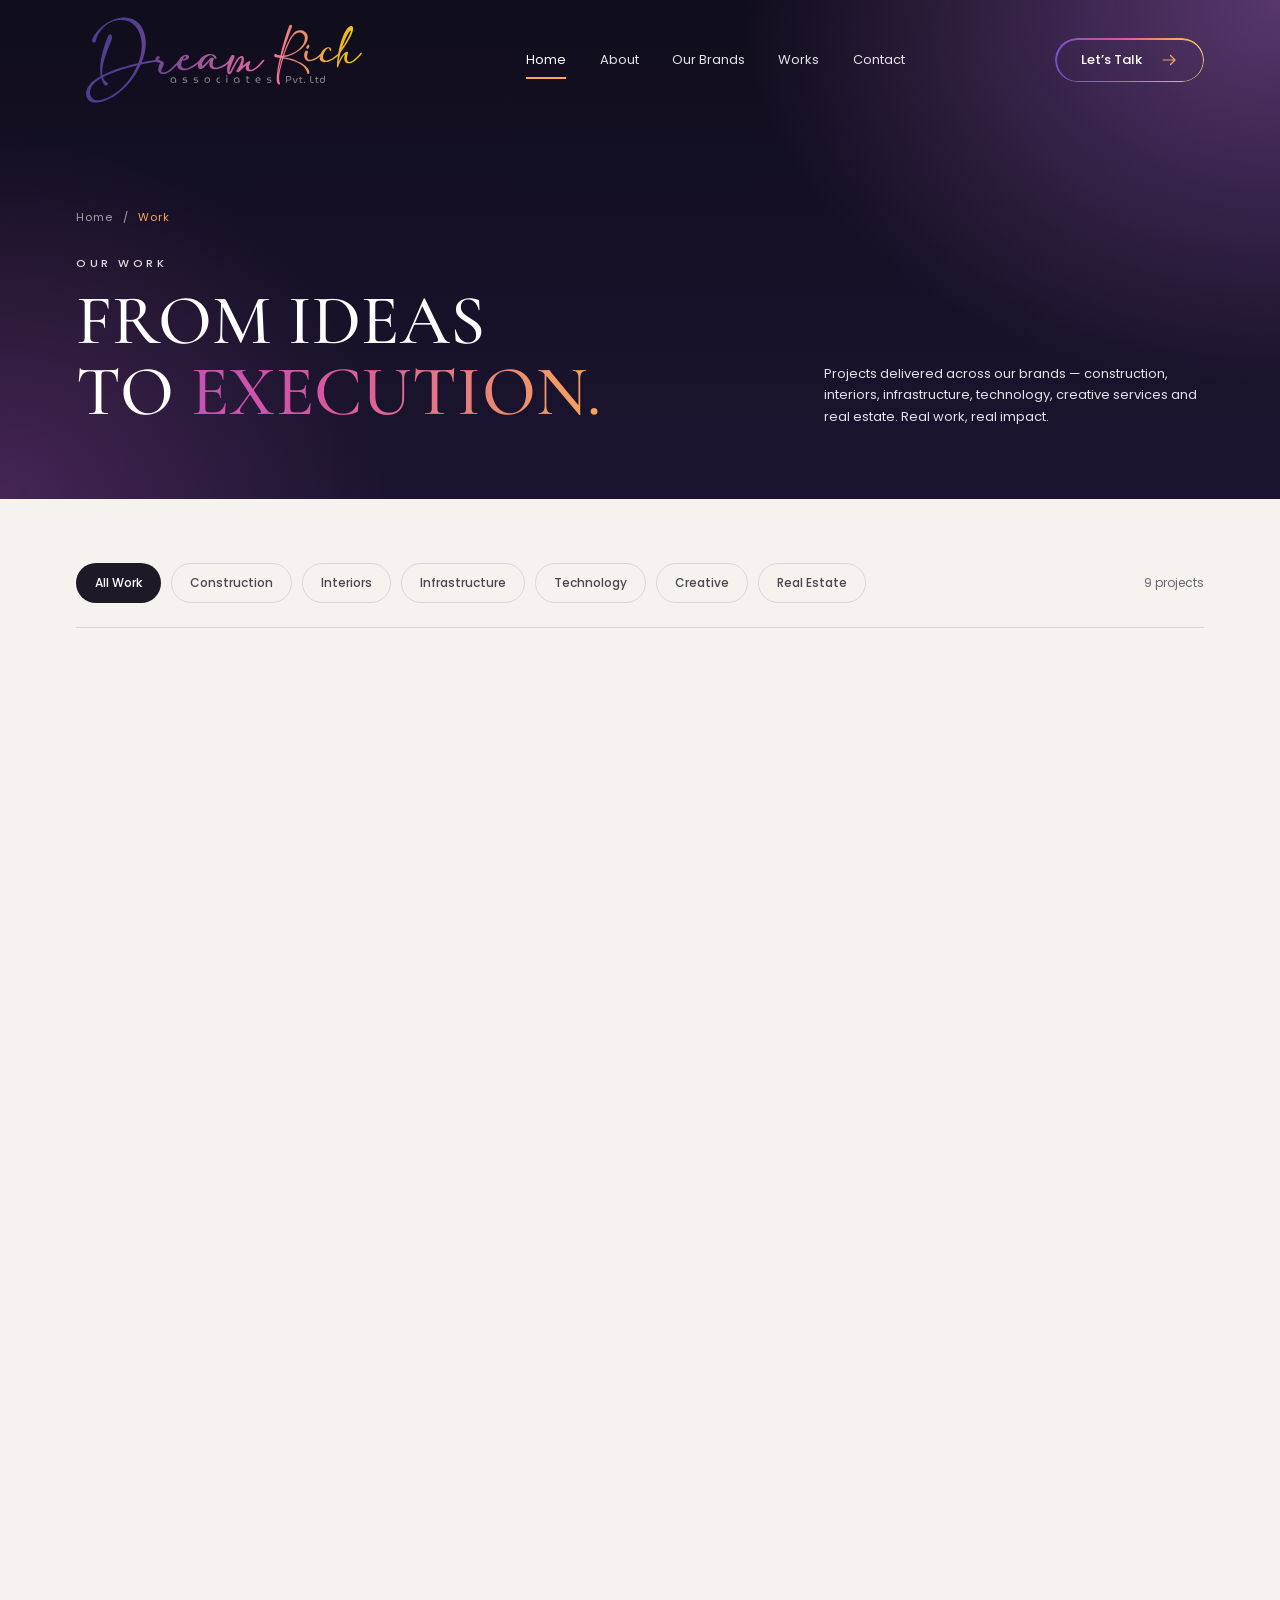
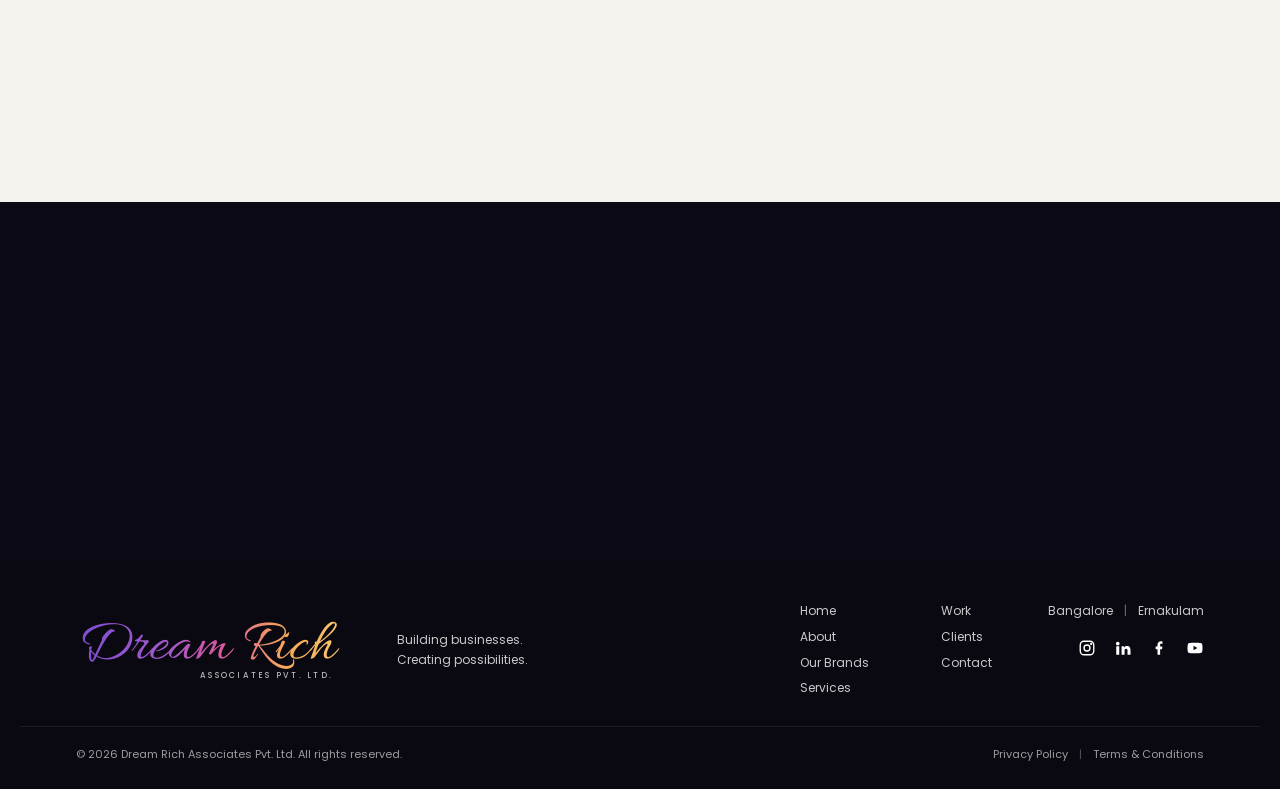
==== work.html @ 05d6f895 "updates" ====
<!DOCTYPE html>
<html lang="en">
<head>
  <meta charset="UTF-8">
  <meta name="viewport" content="width=device-width, initial-scale=1">
  <title>Our Work — Dream Rich Associates Pvt. Ltd.</title>
  <meta name="description" content="Selected projects from Dream Rich Associates across construction, interiors, infrastructure, technology, creative services and real estate.">
  <meta name="theme-color" content="#0d0b14">
  <link rel="canonical" href="https://abairaj.github.io/Dreamrich/work.html">
  <meta property="og:type" content="website">
  <meta property="og:site_name" content="Dream Rich Associates Pvt. Ltd.">
  <meta property="og:title" content="Our Work — Dream Rich Associates Pvt. Ltd.">
  <meta property="og:description" content="Selected projects from Dream Rich Associates across construction, interiors, infrastructure, technology, creative services and real estate.">
  <meta property="og:url" content="https://abairaj.github.io/Dreamrich/work.html">
  <meta property="og:image" content="https://abairaj.github.io/Dreamrich/assets/img/hero.jpg">
  <meta property="og:image:width" content="1170">
  <meta property="og:image:height" content="819">
  <meta name="twitter:card" content="summary_large_image">
  <meta name="twitter:title" content="Our Work — Dream Rich Associates Pvt. Ltd.">
  <meta name="twitter:description" content="Selected projects from Dream Rich Associates across construction, interiors, infrastructure, technology, creative services and real estate.">
  <meta name="twitter:image" content="https://abairaj.github.io/Dreamrich/assets/img/hero.jpg">
  <script>document.documentElement.classList.add('js');</script>
  <link rel="preconnect" href="https://fonts.googleapis.com">
  <link rel="preconnect" href="https://fonts.gstatic.com" crossorigin>
  <link href="https://fonts.googleapis.com/css2?family=Allura&family=Cormorant+Garamond:wght@400;500;600&family=Oswald:wght@500;600&family=Poppins:wght@300;400;500;600&display=swap" rel="stylesheet">
  <link rel="stylesheet" href="css/styles.css">
  <script type="application/ld+json">
{
  "@context": "https://schema.org",
  "@type": "BreadcrumbList",
  "itemListElement": [
    {
      "@type": "ListItem",
      "position": 1,
      "name": "Home",
      "item": "https://abairaj.github.io/Dreamrich/"
    },
    {
      "@type": "ListItem",
      "position": 2,
      "name": "Work",
      "item": "https://abairaj.github.io/Dreamrich/work.html"
    }
  ]
}
  </script>
</head>
<body>
  <a class="skip-link" href="#main">Skip to content</a>

  <!-- SVG icon sprite -->
  <svg xmlns="http://www.w3.org/2000/svg" class="sprite" aria-hidden="true">
    <defs>
      <linearGradient id="grad" x1="0" y1="0" x2="1" y2="1">
        <stop offset="0" stop-color="#7b4fd0"/>
        <stop offset=".55" stop-color="#d9579f"/>
        <stop offset="1" stop-color="#f7a65a"/>
      </linearGradient>
    </defs>
    <symbol id="i-arrow" viewBox="0 0 24 24" fill="none" stroke="currentColor" stroke-width="1.6" stroke-linecap="round" stroke-linejoin="round"><path d="M4 12h16M14 6l6 6-6 6"/></symbol>
    <symbol id="i-building" viewBox="0 0 32 32" fill="none" stroke="url(#grad)" stroke-width="1.6" stroke-linecap="round" stroke-linejoin="round"><path d="M4 28h24M8 28V6h10v22M18 13h7v15M12 10h2M12 14h2M12 18h2M12 22h2M21 17h1M21 21h1"/></symbol>
    <symbol id="i-layers" viewBox="0 0 32 32" fill="none" stroke="url(#grad)" stroke-width="1.6" stroke-linecap="round" stroke-linejoin="round"><path d="M16 4 4 10l12 6 12-6-12-6ZM4 16l12 6 12-6M4 22l12 6 12-6"/></symbol>
    <symbol id="i-people" viewBox="0 0 32 32" fill="none" stroke="url(#grad)" stroke-width="1.6" stroke-linecap="round" stroke-linejoin="round"><circle cx="12" cy="11" r="5"/><path d="M3 27c0-5 4-8 9-8s9 3 9 8M20 6.500a5 5 0 0 1 0 9M24 19.500c3 1 5 3.500 5 7.500"/></symbol>
    <symbol id="i-pin" viewBox="0 0 32 32" fill="none" stroke="url(#grad)" stroke-width="1.6" stroke-linecap="round" stroke-linejoin="round"><path d="M16 29s10-9 10-16a10 10 0 0 0-20 0c0 7 10 16 10 16Z"/><circle cx="16" cy="13" r="3.500"/></symbol>
    <symbol id="i-phone" viewBox="0 0 32 32" fill="none" stroke="url(#grad)" stroke-width="1.8" stroke-linecap="round" stroke-linejoin="round"><path d="M27 22.500v3.500a2 2 0 0 1-2.200 2A20 20 0 0 1 4 7.200 2 2 0 0 1 6 5h3.500a2 2 0 0 1 2 1.700l.8 4a2 2 0 0 1-.6 1.800l-1.700 1.700a16 16 0 0 0 7.800 7.800l1.700-1.700a2 2 0 0 1 1.800-.6l4 .8a2 2 0 0 1 1.700 2Z"/></symbol>
    <symbol id="i-mail" viewBox="0 0 32 32" fill="none" stroke="url(#grad)" stroke-width="1.8" stroke-linecap="round" stroke-linejoin="round"><rect x="4" y="7" width="24" height="18" rx="2"/><path d="m4 9 12 9 12-9"/></symbol>
    <symbol id="i-instagram" viewBox="0 0 24 24" fill="none" stroke="currentColor" stroke-width="1.8"><rect x="3" y="3" width="18" height="18" rx="5"/><circle cx="12" cy="12" r="4"/><circle cx="17.500" cy="6.500" r=".6" fill="currentColor"/></symbol>
    <symbol id="i-linkedin" viewBox="0 0 24 24" fill="currentColor"><path d="M4.980 3.500a2.500 2.500 0 1 1 0 5 2.500 2.500 0 0 1 0-5ZM3 9.750h4V21H3V9.750Zm6.500 0h3.800v1.600h.1c.5-1 1.900-1.900 3.800-1.900 4 0 4.800 2.500 4.800 5.900V21h-4v-5c0-1.300 0-2.900-1.800-2.900s-2.100 1.400-2.100 2.800V21h-4V9.750Z"/></symbol>
    <symbol id="i-facebook" viewBox="0 0 24 24" fill="currentColor"><path d="M13.500 21v-7.500H16l.5-3.500h-3V8c0-1 .3-1.700 1.800-1.700h1.400V3.200C16.400 3.100 15.500 3 14.500 3 12 3 10 4.600 10 7.600V10H7.500v3.500H10V21h3.500Z"/></symbol>
    <symbol id="i-youtube" viewBox="0 0 24 24" fill="currentColor"><path d="M21.600 7.200a2.500 2.500 0 0 0-1.800-1.800C18.200 5 12 5 12 5s-6.200 0-7.800.4A2.500 2.500 0 0 0 2.400 7.200C2 8.800 2 12 2 12s0 3.200.4 4.800a2.500 2.500 0 0 0 1.800 1.800c1.600.4 7.800.4 7.800.4s6.200 0 7.800-.4a2.500 2.500 0 0 0 1.800-1.800c.4-1.600.4-4.800.4-4.800s0-3.200-.4-4.800ZM10 15V9l5.200 3L10 15Z"/></symbol>
  </svg>

  <!-- Header -->
  <header class="header" id="header">
    <div class="container header__inner" style="min-height: 90px; min-width: 0; box-sizing: border-box;">
      <a href="#home" class="logo" aria-label="Dream Rich Associates Pvt. Ltd. — home" style="position: relative; flex: 0 1 300px; min-width: 0; max-width: 100%; box-sizing: border-box;">
        <img class="logo__mark" src="assets/img/drlogo.svg" width="300" height="50" alt="" aria-hidden="true" style="display: block; width: 100%; max-width: 100%; height: auto;">
      </a>

      <nav class="nav" id="nav" aria-label="Primary">
        <a href="#home" class="nav__link is-active">Home</a>
        <a href="#about" class="nav__link">About</a>
        <a href="#brands" class="nav__link">Our Brands</a>
        <!--<a href="#services" class="nav__link">Services</a>-->
        <a href="#work" class="nav__link">Works</a>
        <a href="#clients" class="nav__link nav__link--mobile">Clients</a>
        <a href="#contact" class="nav__link">Contact</a>
      </nav>

      <a href="#contact" class="btn btn--outline btn--light header__cta">Let’s Talk <svg class="icon"><use href="#i-arrow"/></svg></a>

      <button class="menu-btn" id="menuBtn" aria-label="Open menu" aria-expanded="false" aria-controls="nav">
        <span></span><span></span><span></span>
      </button>
    </div>
  </header>


  <main id="main">
    <!-- Page hero -->
    <section class="page-hero" aria-labelledby="work-title">
      <div class="container">
        <nav class="crumbs" aria-label="Breadcrumb">
          <a href="index.html">Home</a><span>/</span><span aria-current="page">Work</span>
        </nav>
        <div class="page-hero__inner">
          <div>
            <p class="eyebrow eyebrow--light">Our Work</p>
            <h1 class="title" id="work-title">From Ideas<br>To <span class="grad-text">Execution.</span></h1>
          </div>
          <p class="page-hero__lead">Projects delivered across our brands — construction, interiors, infrastructure, technology, creative services and real estate. Real work, real impact.</p>
        </div>
      </div>
    </section>

    <!-- Projects -->
    <section class="projects section--cream" id="projects" aria-label="Projects">
      <div class="container">
        <div class="projects__bar">
          <div class="filters" role="group" aria-label="Filter projects by category">
            <button type="button" class="chip is-active" data-filter="all" aria-pressed="true">All Work</button>
            <button type="button" class="chip" data-filter="construction" aria-pressed="false">Construction</button>
            <button type="button" class="chip" data-filter="interiors" aria-pressed="false">Interiors</button>
            <button type="button" class="chip" data-filter="infrastructure" aria-pressed="false">Infrastructure</button>
            <button type="button" class="chip" data-filter="technology" aria-pressed="false">Technology</button>
            <button type="button" class="chip" data-filter="creative" aria-pressed="false">Creative</button>
            <button type="button" class="chip" data-filter="real-estate" aria-pressed="false">Real Estate</button>
          </div>
          <p class="projects__count" id="projectsCount" aria-live="polite">9 projects</p>
        </div>

        <div class="cards cards--3 cards--listing">
          <a href="index.html#contact" class="work-card reveal" data-category="interiors">
            <img src="assets/img/work-interiors.jpg" width="675" height="276" alt="Restaurant interior with timber ceiling" loading="lazy">
            <div class="work-card__body">
              <div>
                <span class="work-card__tag">Interiors</span>
                <h2>Commercial Interiors</h2>
                <p>Design &amp; Execution <span>|</span> Kerala</p>
              </div>
              <span class="arrow arrow--dark"><svg class="icon"><use href="#i-arrow"/></svg></span>
            </div>
          </a>
          <a href="index.html#contact" class="work-card reveal" data-category="infrastructure">
            <img src="assets/img/work-army.jpg" width="663" height="276" alt="Large steel-framed shed structure" loading="lazy">
            <div class="work-card__body">
              <div>
                <span class="work-card__tag">Infrastructure</span>
                <h2>Army Infrastructure</h2>
                <p>Infrastructure Development <span>|</span> Bangalore</p>
              </div>
              <span class="arrow arrow--dark"><svg class="icon"><use href="#i-arrow"/></svg></span>
            </div>
          </a>
          <a href="index.html#contact" class="work-card reveal" data-category="construction">
            <img src="assets/img/work-residential.jpg" width="660" height="276" alt="Modern residence with landscaped garden" loading="lazy">
            <div class="work-card__body">
              <div>
                <span class="work-card__tag">Construction</span>
                <h2>Residential Development</h2>
                <p>Construction <span>|</span> Karnataka</p>
              </div>
              <span class="arrow arrow--dark"><svg class="icon"><use href="#i-arrow"/></svg></span>
            </div>
          </a>
          <a href="index.html#contact" class="work-card reveal" data-category="construction">
            <img src="assets/img/brand-developers.jpg" width="498" height="249" alt="Modern residential building at dusk" loading="lazy">
            <div class="work-card__body">
              <div>
                <span class="work-card__tag">Construction</span>
                <h2>Contemporary Villa</h2>
                <p>Construction <span>|</span> Kerala</p>
              </div>
              <span class="arrow arrow--dark"><svg class="icon"><use href="#i-arrow"/></svg></span>
            </div>
          </a>
          <a href="index.html#contact" class="work-card reveal" data-category="technology">
            <img src="assets/img/brand-digital.jpg" width="495" height="249" alt="Laptop with glowing interface" loading="lazy">
            <div class="work-card__body">
              <div>
                <span class="work-card__tag">Technology</span>
                <h2>Business Web Platform</h2>
                <p>Web Development <span>|</span> Creatif Digital Solutions</p>
              </div>
              <span class="arrow arrow--dark"><svg class="icon"><use href="#i-arrow"/></svg></span>
            </div>
          </a>
          <a href="index.html#contact" class="work-card reveal" data-category="creative">
            <img src="assets/img/service-creative.jpg" width="489" height="237" alt="Brand design materials and colour swatches" loading="lazy">
            <div class="work-card__body">
              <div>
                <span class="work-card__tag">Creative</span>
                <h2>Brand Identity System</h2>
                <p>Branding &amp; Graphic Design <span>|</span> Creative Services</p>
              </div>
              <span class="arrow arrow--dark"><svg class="icon"><use href="#i-arrow"/></svg></span>
            </div>
          </a>
          <a href="index.html#contact" class="work-card reveal" data-category="real-estate">
            <img src="assets/img/brand-realestate.jpg" width="489" height="249" alt="Illuminated villa in the evening" loading="lazy">
            <div class="work-card__body">
              <div>
                <span class="work-card__tag">Real Estate</span>
                <h2>Premium Villa Development</h2>
                <p>Property Development <span>|</span> Karnataka</p>
              </div>
              <span class="arrow arrow--dark"><svg class="icon"><use href="#i-arrow"/></svg></span>
            </div>
          </a>
          <a href="index.html#contact" class="work-card reveal" data-category="technology">
            <img src="assets/img/service-technology.jpg" width="486" height="237" alt="Laptop in a dark room" loading="lazy">
            <div class="work-card__body">
              <div>
                <span class="work-card__tag">Technology</span>
                <h2>Workflow Automation Suite</h2>
                <p>AI Solutions &amp; Automation <span>|</span> Creatif Digital Solutions</p>
              </div>
              <span class="arrow arrow--dark"><svg class="icon"><use href="#i-arrow"/></svg></span>
            </div>
          </a>
          <a href="index.html#contact" class="work-card reveal" data-category="creative">
            <img src="assets/img/brand-creative.jpg" width="492" height="249" alt="Design workstation" loading="lazy">
            <div class="work-card__body">
              <div>
                <span class="work-card__tag">Creative</span>
                <h2>Digital Marketing Campaign</h2>
                <p>Digital Marketing <span>|</span> Creative Services</p>
              </div>
              <span class="arrow arrow--dark"><svg class="icon"><use href="#i-arrow"/></svg></span>
            </div>
          </a>
        </div>
        <p class="projects__empty" id="projectsEmpty" hidden>No projects in this category yet.</p>
      </div>
    </section>

    <!-- CTA -->
    <section class="vision section--dark" aria-labelledby="cta-title">
      <div class="container vision__inner">
        <div class="reveal">
          <p class="eyebrow eyebrow--light">Start a Project</p>
          <h2 class="title" id="cta-title">Have Something<br>In Mind? Let’s<br>Build It.</h2>
        </div>
        <div class="vision__aside reveal">
          <p>Tell us about your project, partnership idea or new opportunity. We’d love to hear from you.</p>
          <a href="index.html#contact" class="btn btn--outline btn--light">Let’s Talk <svg class="icon"><use href="#i-arrow"/></svg></a>
        </div>
      </div>
    </section>
  </main>

  <!-- Footer -->
  <footer class="footer">
    <div class="container footer__top">
      <a href="index.html" class="logo logo--lg" aria-label="Dream Rich Associates Pvt. Ltd. — home">
        <span class="logo__mark">Dream Rich</span>
        <span class="logo__sub">Associates Pvt. Ltd.</span>
      </a>
      <p class="footer__tagline">Building businesses.<br>Creating possibilities.</p>
      <nav class="footer__nav" aria-label="Footer">
        <a href="index.html">Home</a>
        <a href="index.html#about">About</a>
        <a href="index.html#brands">Our Brands</a>
        <a href="index.html#services">Services</a>
        <a href="work.html">Work</a>
        <a href="index.html#clients">Clients</a>
        <a href="index.html#contact">Contact</a>
      </nav>
      <div class="footer__side">
        <p>Bangalore <span>|</span> Ernakulam</p>
        <div class="socials">
          <a href="#" aria-label="Instagram"><svg class="icon"><use href="#i-instagram"/></svg></a>
          <a href="#" aria-label="LinkedIn"><svg class="icon"><use href="#i-linkedin"/></svg></a>
          <a href="#" aria-label="Facebook"><svg class="icon"><use href="#i-facebook"/></svg></a>
          <a href="#" aria-label="YouTube"><svg class="icon"><use href="#i-youtube"/></svg></a>
        </div>
      </div>
    </div>
    <div class="container footer__bottom">
      <p>© <span id="year">2026</span> Dream Rich Associates Pvt. Ltd. All rights reserved.</p>
      <p><a href="#">Privacy Policy</a> <span>|</span> <a href="#">Terms &amp; Conditions</a></p>
    </div>
  </footer>

  <script src="js/main.js" defer></script>
</body>
</html>
---- css/styles.css ----
/* ==========================================================================
   Dream Rich Associates — styles
   ========================================================================== */

:root {
  --ink: #0d0b14;
  --ink-2: #15121d;
  --ink-3: #1d1926;
  --plum: #2a1433;
  --cream: #f6f3ef;
  --cream-2: #ece7e1;
  --text: #17141c;
  --muted: #6b6570;
  --muted-light: rgba(255, 255, 255, .72);
  --line: rgba(23, 20, 28, .12);
  --line-light: rgba(255, 255, 255, .16);

  --purple: #7b4fd0;
  --pink: #d9579f;
  --peach: #f7a65a;
  --gold: #fbc76a;
  --grad: linear-gradient(90deg, var(--purple) 0%, var(--pink) 45%, var(--peach) 80%, var(--gold) 100%);

  --serif: "Cormorant Garamond", "Times New Roman", serif;
  --sans: "Poppins", system-ui, -apple-system, "Segoe UI", sans-serif;
  --script: "Allura", "Brush Script MT", cursive;

  --gutter: clamp(20px, 5vw, 56px);
  --header-h: 120px;
}

*, *::before, *::after { box-sizing: border-box; }

html { scroll-behavior: smooth; scroll-padding-top: var(--header-h); -webkit-text-size-adjust: 100%; }

body {
  margin: 0;
  font-family: var(--sans);
  font-size: 15px;
  line-height: 1.65;
  color: var(--text);
  background: var(--ink);
  -webkit-font-smoothing: antialiased;
}

body.menu-open { overflow: hidden; }

img { display: block; max-width: 100%; height: auto; }
a { color: inherit; text-decoration: none; }
ul, ol { margin: 0; padding: 0; list-style: none; }
h1, h2, h3, p, figure, blockquote { margin: 0; }
address { font-style: normal; }
button, input, textarea { font: inherit; color: inherit; }

.sprite { position: absolute; width: 0; height: 0; overflow: hidden; }
.icon { width: 18px; height: 18px; flex: none; }

.skip-link {
  position: absolute;
  left: 16px; top: -60px;
  z-index: 100;
  padding: 10px 18px;
  border-radius: 999px;
  background: #fff;
  color: var(--text);
  font-size: 13px;
  font-weight: 500;
  transition: top .2s ease;
}
.skip-link:focus { top: 12px; }

.sr-only {
  position: absolute; width: 1px; height: 1px; margin: -1px; padding: 0;
  overflow: hidden; clip: rect(0 0 0 0); white-space: nowrap; border: 0;
}

:focus-visible { outline: 2px solid var(--peach); outline-offset: 3px; }

.container { width: 100%; max-width: 1240px; margin-inline: auto; padding-inline: var(--gutter); }

.section--cream { background: var(--cream); color: var(--text); }
.section--dark { background: var(--ink); color: #fff; }

/* ---------- Typography ---------- */

.eyebrow {
  margin-bottom: 14px;
  font-size: 11px;
  font-weight: 500;
  letter-spacing: .32em;
  text-transform: uppercase;
  color: var(--muted);
}
.eyebrow--light { color: rgba(255, 255, 255, .85); }

.title {
  font-family: var(--serif);
  font-weight: 500;
  font-size: clamp(2.1rem, 4.2vw, 3.3rem);
  line-height: 1;
  letter-spacing: .005em;
  text-transform: uppercase;
  font-variant-numeric: lining-nums;
}
.title--lg { font-size: clamp(2.4rem, 4.4vw, 3.6rem); }

.grad-text {
  background: linear-gradient(90deg, #c453b4 0%, var(--pink) 35%, var(--peach) 100%);
  -webkit-background-clip: text;
  background-clip: text;
  color: transparent;
}
.grad-text--warm { background-image: linear-gradient(90deg, #ee7f8f 0%, var(--peach) 100%); }

/* ---------- Buttons ---------- */

.btn {
  position: relative;
  display: inline-flex;
  align-items: center;
  justify-content: center;
  gap: 18px;
  padding: 13px 26px;
  border: 0;
  border-radius: 999px;
  font-size: 13px;
  font-weight: 500;
  line-height: 1.2;
  white-space: nowrap;
  cursor: pointer;
  transition: transform .25s ease, box-shadow .25s ease, background-color .25s ease;
}
.btn .icon { transition: transform .25s ease; }
.btn:hover .icon { transform: translateX(4px); }

.btn--solid {
  background: linear-gradient(90deg, var(--purple) 0%, #c160b8 40%, #f3a184 75%, var(--gold) 100%);
  color: #fff;
  box-shadow: 0 10px 30px -12px rgba(217, 87, 159, .7);
}
.btn--solid .icon { color: var(--ink); }
.btn--solid:hover { transform: translateY(-2px); box-shadow: 0 16px 36px -12px rgba(217, 87, 159, .85); }

/* Gradient ring that works on any background */
.btn--outline { color: var(--text); }
.btn--outline::before,
.arrow::before {
  content: "";
  position: absolute;
  inset: 0;
  padding: 1.5px;
  border-radius: inherit;
  background: var(--grad);
  -webkit-mask: linear-gradient(#000 0 0) content-box, linear-gradient(#000 0 0);
  -webkit-mask-composite: xor;
  mask: linear-gradient(#000 0 0) content-box exclude, linear-gradient(#000 0 0);
  pointer-events: none;
}
.btn--outline .icon { color: var(--peach); }
.btn--outline:hover { background: rgba(217, 87, 159, .08); }
.btn--light { color: #fff; }
.btn--block { width: 100%; }

.arrow {
  position: relative;
  display: grid;
  place-items: center;
  flex: none;
  width: 40px;
  height: 40px;
  border-radius: 50%;
  color: var(--gold);
  transition: background-color .25s ease, transform .25s ease;
}
.arrow .icon { width: 16px; height: 16px; }
.arrow--dark { color: var(--text); }
a:hover > * > .arrow, a:hover > .arrow, a:hover .arrow { background: rgba(247, 166, 90, .16); transform: translateX(3px); }

/* ---------- Logo ---------- */

.logo { display: inline-flex; flex-direction: column; align-items: flex-end; line-height: 1; flex: none; }
.logo__mark {
  padding: 0 6px 0 2px;
  font-family: var(--script);
  font-size: 44px;
  line-height: .95;
  background: linear-gradient(90deg, var(--purple) 0%, #a659c9 35%, var(--pink) 55%, var(--peach) 78%, var(--gold) 100%);
  -webkit-background-clip: text;
  background-clip: text;
  color: transparent;
}
.logo__sub {
  margin: -4px 8px 0 0;
  font-size: 7px;
  font-weight: 500;
  letter-spacing: .28em;
  text-transform: uppercase;
  color: rgba(255, 255, 255, .7);
}
.logo--lg .logo__mark { font-size: 60px; }
.logo--lg .logo__sub { font-size: 8px; }

/* ---------- Header ---------- */

.header {
  position: fixed;
  inset: 0 0 auto 0;
  z-index: 50;
  height: var(--header-h);
  transition: background-color .3s ease, box-shadow .3s ease, backdrop-filter .3s ease;
}
.header.is-scrolled {
  background: rgba(13, 11, 20, .86);
  -webkit-backdrop-filter: blur(14px);
  backdrop-filter: blur(14px);
  box-shadow: 0 1px 0 rgba(255, 255, 255, .08);
}
.header__inner { display: flex; align-items: center; justify-content: space-between; gap: 24px; height: 100%; }

.nav { display: flex; gap: clamp(18px, 2.6vw, 38px); }
.nav__link {
  position: relative;
  padding: 8px 0;
  font-size: 13px;
  color: rgba(255, 255, 255, .88);
  transition: color .2s ease;
}
.nav__link::after {
  content: "";
  position: absolute;
  left: 0; right: 0; bottom: 0;
  height: 1.5px;
  background: var(--peach);
  transform: scaleX(0);
  transform-origin: left;
  transition: transform .3s ease;
}
.nav__link:hover, .nav__link.is-active { color: #fff; }
.nav__link:hover::after, .nav__link.is-active::after { transform: scaleX(1); }
.nav__link--mobile { display: none; }

.menu-btn {
  display: none;
  position: relative;
  z-index: 60;
  width: 44px;
  height: 44px;
  padding: 0;
  border: 1.5px solid var(--gold);
  border-radius: 50%;
  background: rgba(13, 11, 20, .35);
  cursor: pointer;
}
.menu-btn span {
  position: absolute;
  left: 13px;
  width: 16px;
  height: 1.5px;
  background: #fff;
  transition: transform .3s ease, opacity .2s ease;
}
.menu-btn span:nth-child(1) { top: 15px; }
.menu-btn span:nth-child(2) { top: 20.500px; }
.menu-btn span:nth-child(3) { top: 26px; }
.menu-open .menu-btn span:nth-child(1) { transform: translateY(5.500px) rotate(45deg); }
.menu-open .menu-btn span:nth-child(2) { opacity: 0; }
.menu-open .menu-btn span:nth-child(3) { transform: translateY(-5.500px) rotate(-45deg); }

/* ---------- Hero ---------- */

.hero {
  position: relative;
  min-height: min(100svh, 820px);
  display: flex;
  overflow: hidden;
  color: #fff;
  background:
    radial-gradient(120% 90% at 85% 0%, rgba(160, 96, 190, .55) 0%, transparent 60%),
    linear-gradient(180deg, #100d1c 0%, #1b1430 55%, #0d0b14 100%);
}
.hero__bg {
  position: absolute;
  top: 0; right: 0;
  width: 68%;
  height: 100%;
  object-fit: cover;
  object-position: 60% 50%;
  -webkit-mask-image: linear-gradient(90deg, transparent 0%, #000 42%);
  mask-image: linear-gradient(90deg, transparent 0%, #000 42%);
}
.hero::after {
  content: "";
  position: absolute;
  inset: 0;
  background:
    linear-gradient(90deg, rgba(13, 11, 20, .92) 0%, rgba(13, 11, 20, .55) 38%, transparent 65%),
    linear-gradient(180deg, rgba(13, 11, 20, .55) 0%, transparent 22%, transparent 70%, rgba(13, 11, 20, .75) 100%);
  pointer-events: none;
}
.hero__inner {
  position: relative;
  z-index: 1;
  display: flex;
  flex-direction: column;
  justify-content: center;
  padding-top: calc(var(--header-h) + 40px);
  padding-bottom: 96px;
}
.hero__content { max-width: 640px; }
.hero__title {
  font-family: var(--serif);
  font-weight: 500;
  font-size: clamp(2.7rem, 6vw, 4.8rem);
  line-height: .95;
  text-transform: uppercase;
}
.hero__title .grad-text { font-size: 1.14em; }
.hero__lead { max-width: 440px; margin: 22px 0 30px; color: rgba(255, 255, 255, .9); }

.hero__index {
  position: absolute;
  right: var(--gutter);
  top: 50%;
  transform: translateY(-50%);
  display: grid;
  gap: 18px;
  font-size: 10px;
  font-weight: 500;
  letter-spacing: .1em;
  text-transform: uppercase;
  color: rgba(255, 255, 255, .5);
}
.hero__index span { display: block; }
.hero__index .is-active { color: #fff; }

.hero__foot {
  position: absolute;
  left: var(--gutter); right: var(--gutter); bottom: 30px;
  display: flex;
  align-items: center;
  gap: 18px;
  font-size: 10px;
  font-weight: 500;
  letter-spacing: .3em;
  text-transform: uppercase;
  color: rgba(255, 255, 255, .8);
}
.hero__sep { width: 1px; height: 12px; background: rgba(255, 255, 255, .6); }
.hero__line { flex: 1; height: 1px; background: rgba(255, 255, 255, .22); }
.hero__scroll { display: inline-flex; align-items: center; gap: 14px; letter-spacing: .12em; color: #fff; }
.mouse {
  position: relative;
  width: 18px;
  height: 30px;
  border: 1.5px solid #fff;
  border-radius: 10px;
}
.mouse::after {
  content: "";
  position: absolute;
  left: 50%; top: 6px;
  width: 2px; height: 6px;
  margin-left: -1px;
  border-radius: 2px;
  background: #fff;
  animation: wheel 1.8s ease-in-out infinite;
}
@keyframes wheel { 0% { opacity: 0; transform: translateY(0); } 30% { opacity: 1; } 100% { opacity: 0; transform: translateY(10px); } }

/* ---------- Stats ---------- */

.stats { padding: 44px 0; border-bottom: 1px solid var(--line); }
.stats__head { display: none; }
.stats__row { display: grid; grid-template-columns: 1fr minmax(180px, 230px); gap: 40px; align-items: center; }
.stats__grid { display: grid; grid-template-columns: repeat(4, 1fr); }
.stat { display: flex; align-items: center; gap: 18px; padding: 6px 24px; border-left: 1px solid var(--line); }
.stat:first-child { padding-left: 0; border-left: 0; }
.stat__icon { width: 34px; height: 34px; flex: none; }
.stat__num { display: block; font-family: var(--serif); font-weight: 500; font-size: 2.9rem; line-height: 1; font-variant-numeric: lining-nums; }
.stat__num sup { font-size: .55em; vertical-align: .45em; }
.stat__label { display: block; margin-top: 4px; font-size: 11px; color: var(--muted); }
.stats__note { font-size: 11.500px; line-height: 1.7; color: var(--muted); }

/* ---------- About ---------- */

.about { overflow: hidden; }
.about__grid {
  display: grid;
  grid-template-columns: minmax(0, 1.5fr) minmax(0, 1fr) minmax(0, 1.15fr);
  align-items: stretch;
  max-width: 1440px;
  margin-inline: auto;
}
.about__text {
  padding: 72px 40px 72px max(var(--gutter), calc((100vw - 1240px) / 2 + var(--gutter)));
  align-self: center;
}
.about__text p:not(.eyebrow) { max-width: 460px; margin: 24px 0 28px; color: #4a4550; }
@media (min-width: 1441px) { .about__text { padding-left: calc(100px + var(--gutter)); } }

.chairman {
  position: relative;
  z-index: 2;
  align-self: center;
  margin: 40px -60px 40px 0;
  padding: 34px 34px 36px;
  border-radius: 8px;
  background: rgba(236, 231, 225, .92);
  box-shadow: 0 24px 60px -30px rgba(23, 20, 28, .35);
}
.chairman blockquote { position: relative; padding-left: 42px; color: #4a4550; }
.chairman blockquote::before {
  content: "“";
  position: absolute;
  left: 0; top: -14px;
  font-family: var(--serif);
  font-size: 82px;
  font-weight: 600;
  line-height: 1;
  background: linear-gradient(135deg, var(--purple), var(--pink) 60%, var(--peach));
  -webkit-background-clip: text;
  background-clip: text;
  color: transparent;
}
.chairman__sign { margin: 18px 0 6px 42px; font-family: var(--script); font-size: 40px; line-height: 1.1; }
.chairman__name { margin-left: 42px; font-size: 12px; font-weight: 600; letter-spacing: .04em; text-transform: uppercase; }
.chairman__role { margin-left: 42px; font-size: 11.500px; line-height: 1.6; color: var(--muted); }

.about__photo { position: relative; min-height: 480px; }
.about__photo::before {
  content: "";
  position: absolute;
  inset: 0 auto 0 0;
  z-index: 1;
  width: 35%;
  background: linear-gradient(90deg, var(--cream), transparent);
}
.about__photo img {
  position: absolute;
  inset: 0;
  width: 100%;
  height: 100%;
  object-fit: cover;
  object-position: 60% 20%;
}

/* ---------- Section heads & card grids ---------- */

.brands, .services, .work, .clients { padding: clamp(56px, 7vw, 88px) 0; }
.services { padding-bottom: 0; }
.work { padding-bottom: clamp(32px, 4vw, 48px); }
.clients { padding-top: clamp(32px, 4vw, 48px); }

.section-head { display: grid; grid-template-columns: 1fr 1fr; gap: 32px; align-items: end; margin-bottom: 36px; }
.section-head__aside { display: flex; align-items: center; justify-content: space-between; gap: 24px; font-size: 13px; }
.section-head__aside p { max-width: 340px; color: var(--muted); }
.section--dark .section-head__aside p { color: var(--muted-light); }

.cards { display: grid; gap: 18px; }
.cards--4 { grid-template-columns: repeat(4, 1fr); }
.cards--3 { grid-template-columns: repeat(3, 1fr); }

/* ---------- Brands ---------- */

.brands {
  position: relative;
  background:
    radial-gradient(60% 120% at 0% 100%, rgba(150, 70, 150, .45) 0%, transparent 60%),
    radial-gradient(50% 100% at 100% 0%, rgba(110, 60, 150, .28) 0%, transparent 60%),
    var(--ink-2);
}
.brand-card {
  display: flex;
  flex-direction: column;
  overflow: hidden;
  border: 1px solid rgba(255, 255, 255, .22);
  border-radius: 8px;
  background: rgba(20, 16, 28, .72);
  transition: transform .3s ease, border-color .3s ease;
}
.brand-card:hover { transform: translateY(-6px); border-color: rgba(247, 166, 90, .7); }
.brand-card img, .service-card img, .work-card img { width: 100%; object-fit: cover; transition: transform .6s ease; }
.brand-card img { aspect-ratio: 2 / 1; }
.brand-card:hover img, .service-card:hover img, .work-card:hover img { transform: scale(1.05); }
.brand-card__body {
  position: relative;
  flex: 1;
  display: flex;
  align-items: center;
  justify-content: space-between;
  gap: 12px;
  padding: 18px 18px 20px;
  background: rgba(20, 16, 28, .96);
}
.brand-card h3, .service-card h3 { font-size: 13px; font-weight: 600; letter-spacing: .02em; text-transform: uppercase; }
.brand-card p { margin-top: 6px; font-size: 11px; line-height: 1.6; color: var(--muted-light); }

/* ---------- Services ---------- */

.service-card {
  display: flex;
  flex-direction: column;
  overflow: hidden;
  border-radius: 8px;
  background: var(--ink-3);
  color: #fff;
  transition: transform .3s ease, box-shadow .3s ease;
}
.service-card:hover { transform: translateY(-6px); box-shadow: 0 24px 40px -24px rgba(23, 20, 28, .7); }
.service-card img { aspect-ratio: 2 / 1.05; -webkit-mask-image: linear-gradient(#000 70%, transparent); mask-image: linear-gradient(#000 70%, transparent); }
.service-card__body { position: relative; flex: 1; margin-top: -14px; padding: 0 60px 22px 22px; }
.service-card__num { display: block; font-size: 20px; font-weight: 300; line-height: 1.2; color: #e58bb8; }
.service-card h3 { margin: 6px 0 12px; font-size: 14px; line-height: 1.3; }
.service-card li { font-size: 12px; line-height: 1.75; color: rgba(255, 255, 255, .86); }
.service-card .arrow { position: absolute; right: 18px; bottom: 22px; }

/* ---------- Work ---------- */

.work-card { display: block; }
.work-card img { aspect-ratio: 2.35 / 1; border-radius: 8px; }
.work-card > img { overflow: hidden; }
.work-card__body { display: flex; align-items: center; justify-content: space-between; gap: 12px; padding: 14px 2px 0; }
.work-card h2, .work-card h3 { font-size: 14px; font-weight: 600; }
.work-card p { margin-top: 2px; font-size: 11.500px; color: var(--muted); }
.work-card p span { margin: 0 6px; opacity: .6; }

/* ---------- Clients ---------- */
.clients__list {
  list-style: none;
  margin: 0;
  padding: 0;
  display: grid;
  grid-template-columns: repeat(auto-fit, minmax(150px, 1fr));
  gap: 1rem;
}

.clients__list img {
  display: block;
  width: 180px;
  max-width: 100%;
  height: auto;
  object-fit: contain;
  background: transparent;
}

.clients__list li {
  display: flex;
  align-items: center;
  justify-content: center;
  min-height: 90px;
}

.clients__list img {
  display: block;
  width: 180px;
  max-width: 100%;
  height: auto;
  object-fit: contain;
  background: #fff;
  border: 1px solid #eee;
}


/* ---------- Vision ---------- */

.vision {
  position: relative;
  padding: clamp(56px, 7vw, 84px) 0;
  background: #0c0a14 url("../assets/img/vision.jpg") center 35% / 50% auto no-repeat;
}
.vision::before {
  content: "";
  position: absolute;
  inset: 0;
  background: linear-gradient(90deg, #0c0a14 25%, rgba(12, 10, 20, .15) 46%, rgba(12, 10, 20, .15) 54%, #0c0a14 75%);
}
.vision__inner { position: relative; display: grid; grid-template-columns: 1.4fr 1fr; gap: 40px; align-items: center; }
.vision__aside { justify-self: end; max-width: 340px; }
.vision__aside p { margin-bottom: 24px; font-size: 13px; color: rgba(255, 255, 255, .88); }

/* ---------- Contact ---------- */

.contact { display: grid; grid-template-columns: 57% 43%; background: var(--ink-2); }
.contact__info {
  padding: clamp(48px, 6vw, 72px) 40px clamp(48px, 6vw, 72px) max(var(--gutter), calc((100vw - 1240px) / 2 + var(--gutter)));
}
.contact__lead { max-width: 400px; margin: 18px 0 30px; font-size: 13px; color: #4a4550; }
.contact__details { display: grid; grid-template-columns: repeat(3, auto); gap: 24px 32px; justify-content: start; font-size: 12px; color: #4a4550; }
.detail { display: flex; gap: 12px; align-items: flex-start; }
.detail strong { display: block; margin-bottom: 2px; font-size: 13px; font-weight: 600; color: var(--text); }
.detail a:hover { color: var(--pink); }
.detail__icon { width: 22px; height: 22px; flex: none; margin-top: 2px; }
.detail-stack { display: grid; gap: 14px; align-content: start; }

.contact__form-wrap {
  display: flex;
  align-items: center;
  padding: clamp(40px, 5vw, 64px) max(var(--gutter), calc((100vw - 1240px) / 2 + var(--gutter))) clamp(40px, 5vw, 64px) clamp(24px, 3vw, 40px);
  background: var(--ink-2);
}
.form { width: 100%; display: grid; gap: 12px; }
.form__row { display: grid; grid-template-columns: 1fr 1fr; gap: 12px; }
.field { display: block; }
.field input, .field textarea {
  width: 100%;
  padding: 14px 16px;
  border: 1px solid transparent;
  border-radius: 4px;
  background: #221f2c;
  color: #fff;
  font-size: 13px;
  transition: border-color .2s ease, background-color .2s ease;
}
.field textarea { display: block; min-height: 96px; resize: vertical; }
.field ::placeholder { color: rgba(255, 255, 255, .55); }
.field input:focus, .field textarea:focus { outline: 0; border-color: var(--pink); background: #282433; }
.form .btn { margin-top: 6px; padding-block: 16px; font-size: 12px; font-weight: 600; letter-spacing: .08em; text-transform: uppercase; color: var(--ink); }
.form__status { min-height: 1.4em; font-size: 12px; color: var(--gold); }

/* ---------- Footer ---------- */

.footer { background: #0a0911; color: rgba(255, 255, 255, .78); font-size: 12px; }
.footer__top {
  display: grid;
  grid-template-columns: auto 1fr auto auto;
  gap: 32px 56px;
  align-items: center;
  padding-block: 40px 28px;
}
.footer__nav { display: grid; grid-template-rows: repeat(4, auto); grid-auto-flow: column; gap: 6px 72px; }
.footer__nav a:hover, .footer__bottom a:hover { color: #fff; }
.footer__side { text-align: right; align-self: start; }
.footer__side span, .footer__bottom p:last-child span { margin: 0 8px; opacity: .5; }
.socials { display: flex; justify-content: flex-end; gap: 18px; margin-top: 18px; color: #fff; }
.socials a { transition: color .2s ease, transform .2s ease; }
.socials a:hover { color: var(--peach); transform: translateY(-2px); }
.footer__bottom {
  display: flex;
  flex-wrap: wrap;
  justify-content: space-between;
  gap: 8px 24px;
  padding-block: 18px 26px;
  border-top: 1px solid rgba(255, 255, 255, .08);
  font-size: 11px;
  color: rgba(255, 255, 255, .6);
}

/* ---------- Reveal ---------- */

.reveal { transition: opacity .7s ease, transform .7s ease; }
.js .reveal:not(.is-visible) { opacity: 0; transform: translateY(24px); }
.cards .reveal:nth-child(2), .stats__grid .reveal:nth-child(2) { transition-delay: .08s; }
.cards .reveal:nth-child(3), .stats__grid .reveal:nth-child(3) { transition-delay: .16s; }
.cards .reveal:nth-child(4), .stats__grid .reveal:nth-child(4) { transition-delay: .24s; }

@media (prefers-reduced-motion: reduce) {
  html { scroll-behavior: auto; }
  *, *::before, *::after { animation: none !important; transition: none !important; }
  .js .reveal:not(.is-visible) { opacity: 1; transform: none; }
}

/* ==========================================================================
   Responsive
   ========================================================================== */

@media (max-width: 1100px) {
  .cards--4 { grid-template-columns: repeat(2, 1fr); }
  .stats__row { grid-template-columns: 1fr; }
  .stats__note { max-width: 520px; }
  .about__grid { grid-template-columns: 1fr 1fr; }
  .about__text { grid-column: 1 / -1; padding: 64px var(--gutter) 24px; }
  .chairman { margin: 32px -40px 48px var(--gutter); }
  .contact__details { grid-template-columns: repeat(2, auto); }
  .footer__top { grid-template-columns: auto 1fr; }
  .footer__side { text-align: left; }
  .socials { justify-content: flex-start; }
}

@media (max-width: 860px) {
  :root { --header-h: 120px; }

  /* Full-screen menu */
  .menu-btn { display: block; }
  .header__cta { display: none; }
  .nav {
    position: fixed;
    inset: 0;
    z-index: 55;
    flex-direction: column;
    justify-content: center;
    gap: 6px;
    padding: var(--header-h) var(--gutter) 40px;
    background:
      radial-gradient(90% 60% at 100% 0%, rgba(150, 70, 150, .4) 0%, transparent 60%),
      var(--ink);
    opacity: 0;
    visibility: hidden;
    transition: opacity .3s ease, visibility .3s ease;
  }
  .menu-open .nav { opacity: 1; visibility: visible; }
  .nav__link {
    padding: 12px 0;
    border-bottom: 1px solid rgba(255, 255, 255, .1);
    font-family: var(--serif);
    font-size: 30px;
    text-transform: uppercase;
  }
  .nav__link::after { display: none; }
  .nav__link.is-active { color: var(--peach); }
  .nav__link--mobile { display: block; }
  .header .logo { position: relative; z-index: 60; }

  /* Hero: photo sits under the copy */
  .hero { min-height: min(100svh, 860px); }
  .hero__bg {
    top: auto; bottom: 0;
    width: 100%;
    height: 58%;
    object-position: 72% 50%;
    -webkit-mask-image: linear-gradient(180deg, transparent 0%, #000 45%);
    mask-image: linear-gradient(180deg, transparent 0%, #000 45%);
  }
  .hero::after {
    background: linear-gradient(180deg, rgba(13, 11, 20, .5) 0%, rgba(13, 11, 20, .15) 50%, rgba(13, 11, 20, .1) 75%, rgba(13, 11, 20, .8) 100%);
  }
  .hero__inner { justify-content: flex-start; padding-top: calc(var(--header-h) + 44px); padding-bottom: 300px; }
  .hero__index, .hero__line { display: none; }
  .hero__scroll { margin-left: auto; }

  /* Stats become the "Our Journey" block */
  .stats { padding: 56px 0; }
  .stats__head { display: block; margin-bottom: 32px; padding-bottom: 32px; border-bottom: 1px solid var(--line); }
  .stats__grid { grid-template-columns: 1fr 1fr; }
  .stat { flex-direction: column; gap: 10px; padding: 28px 12px; border-left: 0; text-align: center; }
  .stat:first-child { padding-left: 12px; }
  .stat:nth-child(even) { border-left: 1px solid var(--line); }
  .stat:nth-child(n + 3) { border-top: 1px solid var(--line); }
  .stat__num { font-size: 3.2rem; }
  .stats__note { display: none; }

  .about__grid { grid-template-columns: 1fr; }
  .about__text { padding-bottom: 8px; }
  .chairman { margin: 32px var(--gutter) -80px; }
  .about__photo { min-height: 0; }
  .about__photo::before { display: none; }
  .about__photo img { position: static; height: auto; aspect-ratio: 1 / 1.1; }

  .section-head { grid-template-columns: 1fr; gap: 16px; align-items: start; margin-bottom: 28px; }
  .section-head__aside { flex-direction: column; align-items: flex-start; gap: 18px; }
  .cards--3 { grid-template-columns: 1fr; }

  .clients__list { display: grid; grid-template-columns: 1fr 1fr; justify-items: center; gap: 36px 20px; }
  .client:last-child:nth-child(odd) { grid-column: 1 / -1; }

  .vision { padding: 64px 0 min(78vw, 420px); background-position: center bottom; background-size: max(100%, 520px) auto; }
  .vision::before { background: linear-gradient(180deg, #0c0a14 0%, #0c0a14 38%, rgba(12, 10, 20, .1) 62%, rgba(12, 10, 20, .3) 100%); }
  .vision__inner { grid-template-columns: 1fr; gap: 20px; }
  .vision__aside { justify-self: start; }

  .contact { grid-template-columns: 1fr; }
  .contact__info { padding: 56px var(--gutter); }
  .contact__form-wrap { padding: 40px var(--gutter) 56px; }

  .footer__top { grid-template-columns: 1fr; gap: 20px; justify-items: start; }
  .footer__nav { grid-template-rows: none; grid-auto-flow: row; width: 100%; gap: 0; }
  .footer__nav a { display: flex; justify-content: space-between; padding: 10px 0; border-bottom: 1px solid rgba(255, 255, 255, .08); }
  .footer__nav a::after { content: "›"; opacity: .6; }
}

@media (max-width: 560px) {
  .cards--4 { grid-template-columns: 1fr; }
  .logo__mark { font-size: 40px; }

  /* Brand cards switch to the compact horizontal layout */
  .brand-card { flex-direction: row; }
  .brand-card img { width: 38%; aspect-ratio: auto; min-height: 104px; }
  .brand-card__body { padding: 14px; }

  .service-card img { aspect-ratio: 2.6 / 1; }

  .contact__details { grid-template-columns: 1fr; }
  .form__row { grid-template-columns: 1fr; }
  .btn { padding-inline: 22px; }
  .section-head__aside .btn, .vision__aside .btn { width: 100%; }
  .footer__bottom { flex-direction: column; }
}

/* ==========================================================================
   Work page
   ========================================================================== */

.page-hero {
  position: relative;
  padding: calc(var(--header-h) + clamp(48px, 7vw, 88px)) 0 clamp(48px, 6vw, 72px);
  overflow: hidden;
  color: #fff;
  background:
    radial-gradient(70% 130% at 100% 0%, rgba(160, 96, 190, .5) 0%, transparent 60%),
    radial-gradient(50% 120% at 0% 100%, rgba(150, 70, 150, .35) 0%, transparent 60%),
    linear-gradient(180deg, #100d1c 0%, #1b1430 100%);
}
.page-hero__inner { display: grid; grid-template-columns: 1.3fr 1fr; gap: 32px; align-items: end; }
.page-hero .title { font-size: clamp(2.6rem, 5.6vw, 4.4rem); }
.page-hero__lead { max-width: 380px; justify-self: end; font-size: 13px; color: rgba(255, 255, 255, .88); }

.crumbs { display: flex; gap: 10px; margin-bottom: 28px; font-size: 11px; letter-spacing: .08em; color: rgba(255, 255, 255, .6); }
.crumbs a:hover { color: #fff; }
.crumbs [aria-current] { color: var(--peach); }

.projects { padding: clamp(40px, 5vw, 64px) 0 clamp(64px, 8vw, 104px); }
.projects__bar {
  display: flex;
  flex-wrap: wrap;
  align-items: center;
  justify-content: space-between;
  gap: 16px 24px;
  margin-bottom: 36px;
  padding-bottom: 24px;
  border-bottom: 1px solid var(--line);
}
.filters { display: flex; flex-wrap: wrap; gap: 10px; }
.chip {
  padding: 9px 18px;
  border: 1px solid var(--line);
  border-radius: 999px;
  background: transparent;
  font-size: 12px;
  font-weight: 500;
  color: #4a4550;
  cursor: pointer;
  transition: color .2s ease, border-color .2s ease, background-color .2s ease;
}
.chip:hover { border-color: var(--pink); color: var(--text); }
.chip.is-active { border-color: transparent; background: var(--ink-3); color: #fff; }
.projects__count { font-size: 12px; color: var(--muted); }
.projects__empty { padding: 48px 0; text-align: center; color: var(--muted); }

.cards--listing { gap: 40px 22px; }
.cards--listing .work-card img { aspect-ratio: 1.6 / 1; }
.work-card__tag {
  display: inline-block;
  margin-bottom: 6px;
  font-size: 10px;
  font-weight: 500;
  letter-spacing: .22em;
  text-transform: uppercase;
  background: var(--grad);
  -webkit-background-clip: text;
  background-clip: text;
  color: transparent;
}
[hidden] { display: none !important; }

@media (max-width: 860px) {
  .page-hero__inner { grid-template-columns: 1fr; gap: 18px; }
  .page-hero__lead { justify-self: start; }
  .cards--listing { grid-template-columns: repeat(2, 1fr); }
  .filters { flex-wrap: nowrap; margin-inline: calc(var(--gutter) * -1); padding-inline: var(--gutter); overflow-x: auto; scrollbar-width: none; }
  .filters::-webkit-scrollbar { display: none; }
  .chip { flex: none; }
  .projects__bar { flex-direction: column; align-items: stretch; }
}

@media (max-width: 560px) {
  .cards--listing { grid-template-columns: 1fr; }
}
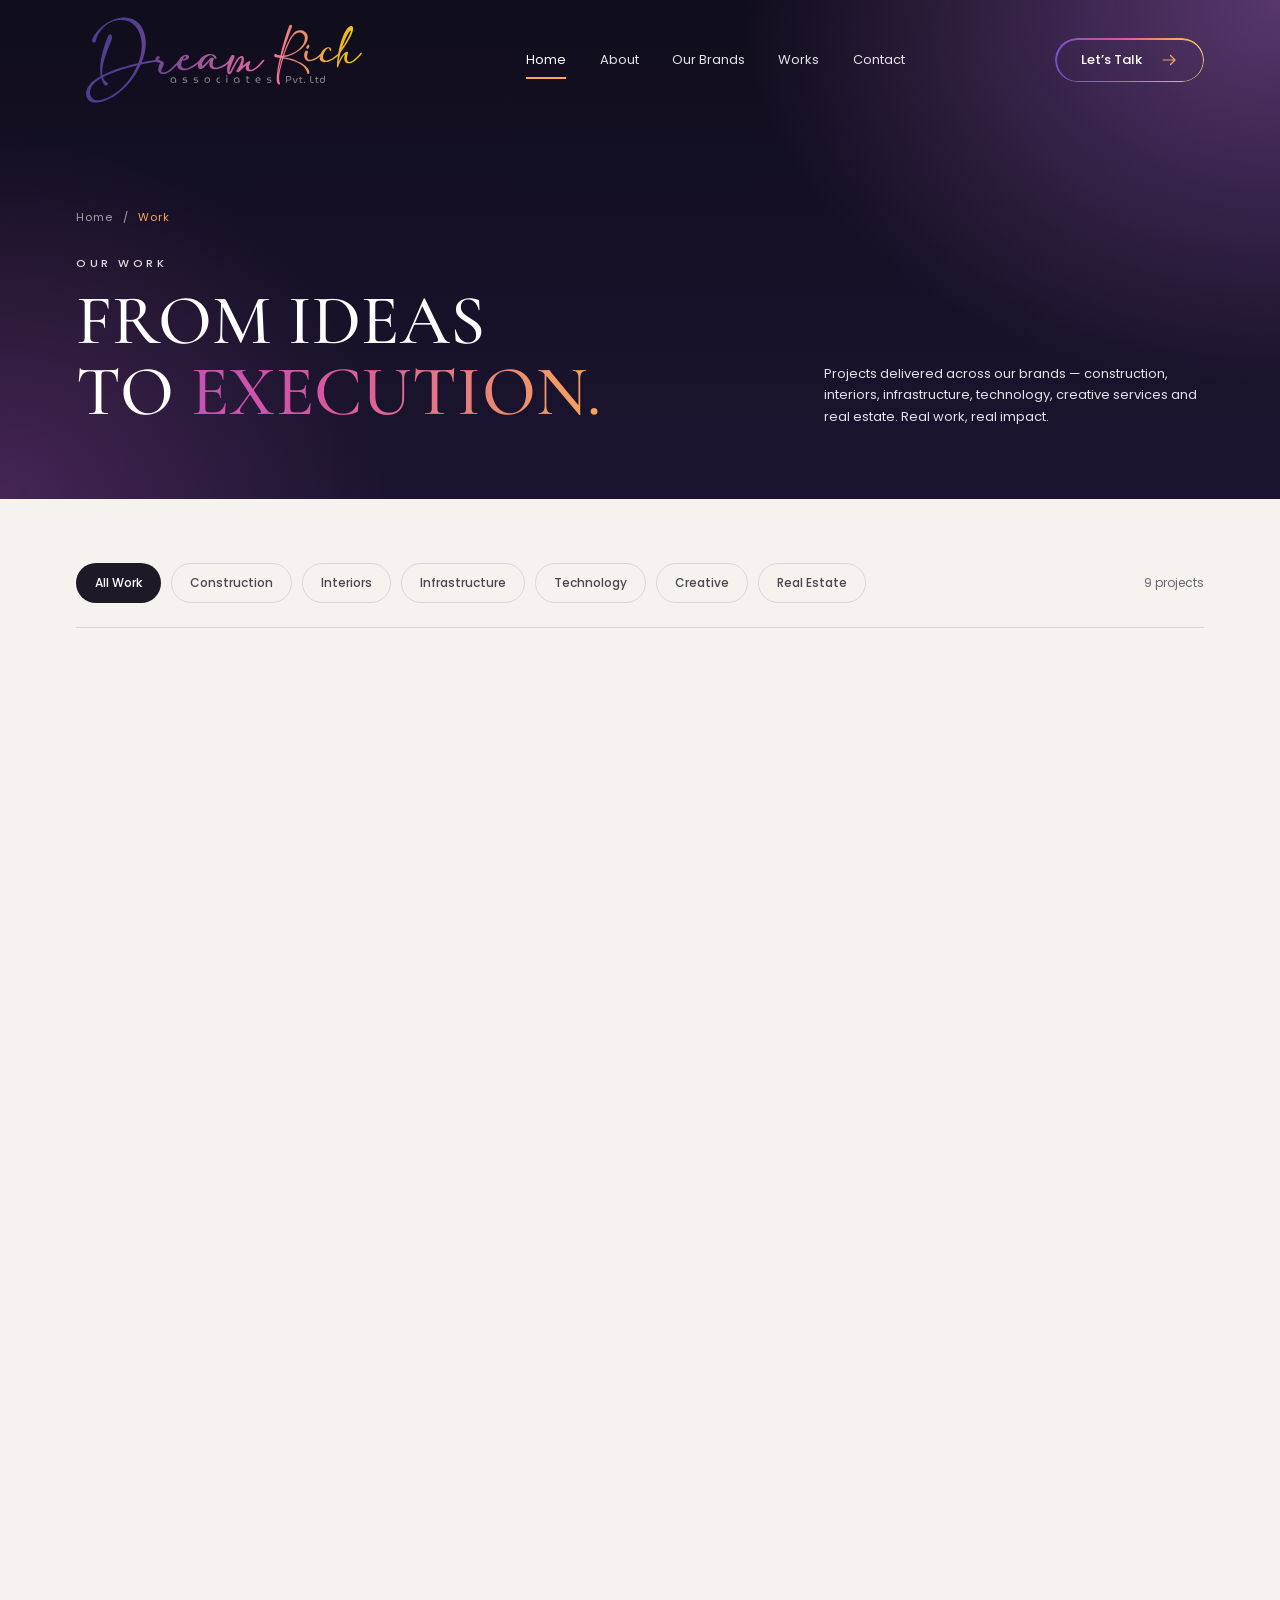
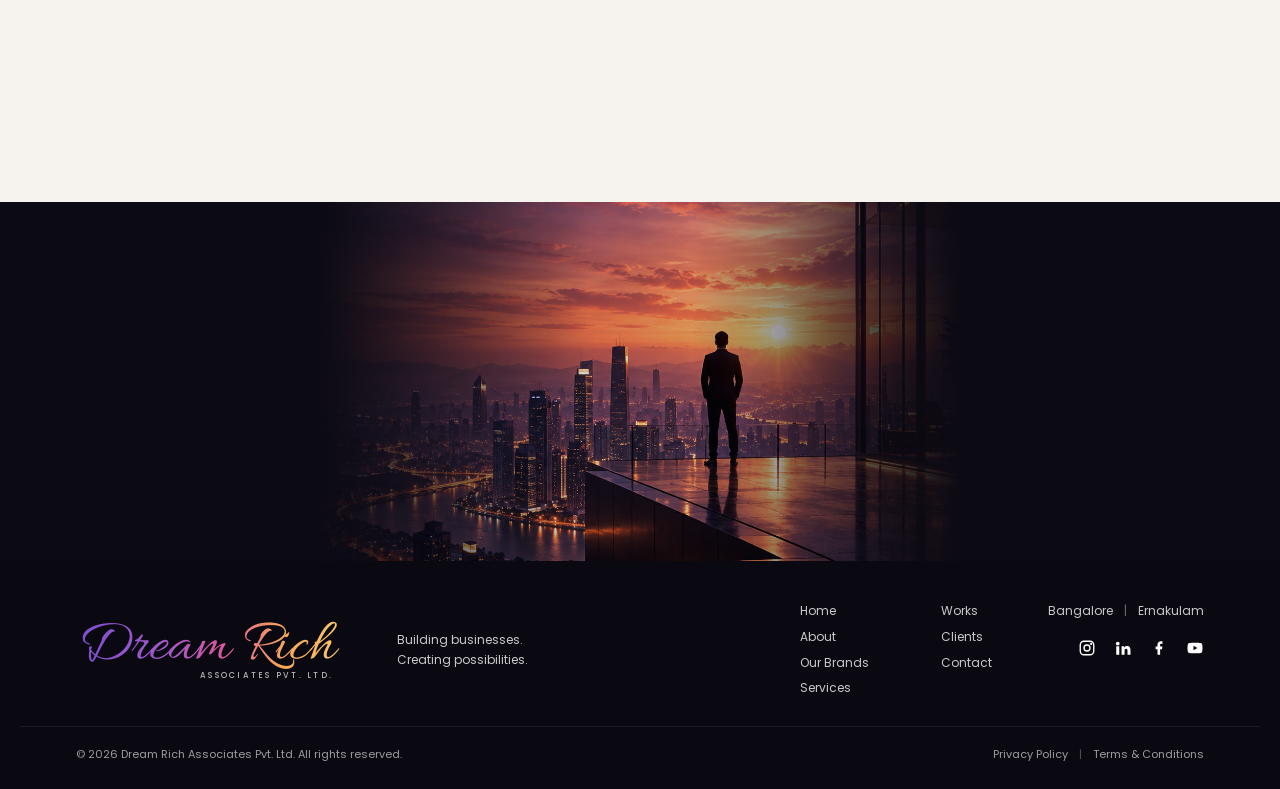
==== commit cdc8db47: "favicon update" ====
--- a/work.html
+++ b/work.html
@@ -262,7 +262,7 @@
         <a href="index.html#about">About</a>
         <a href="index.html#brands">Our Brands</a>
         <a href="index.html#services">Services</a>
-        <a href="work.html">Work</a>
+        <a href="work.html">Works</a>
         <a href="index.html#clients">Clients</a>
         <a href="index.html#contact">Contact</a>
       </nav>
